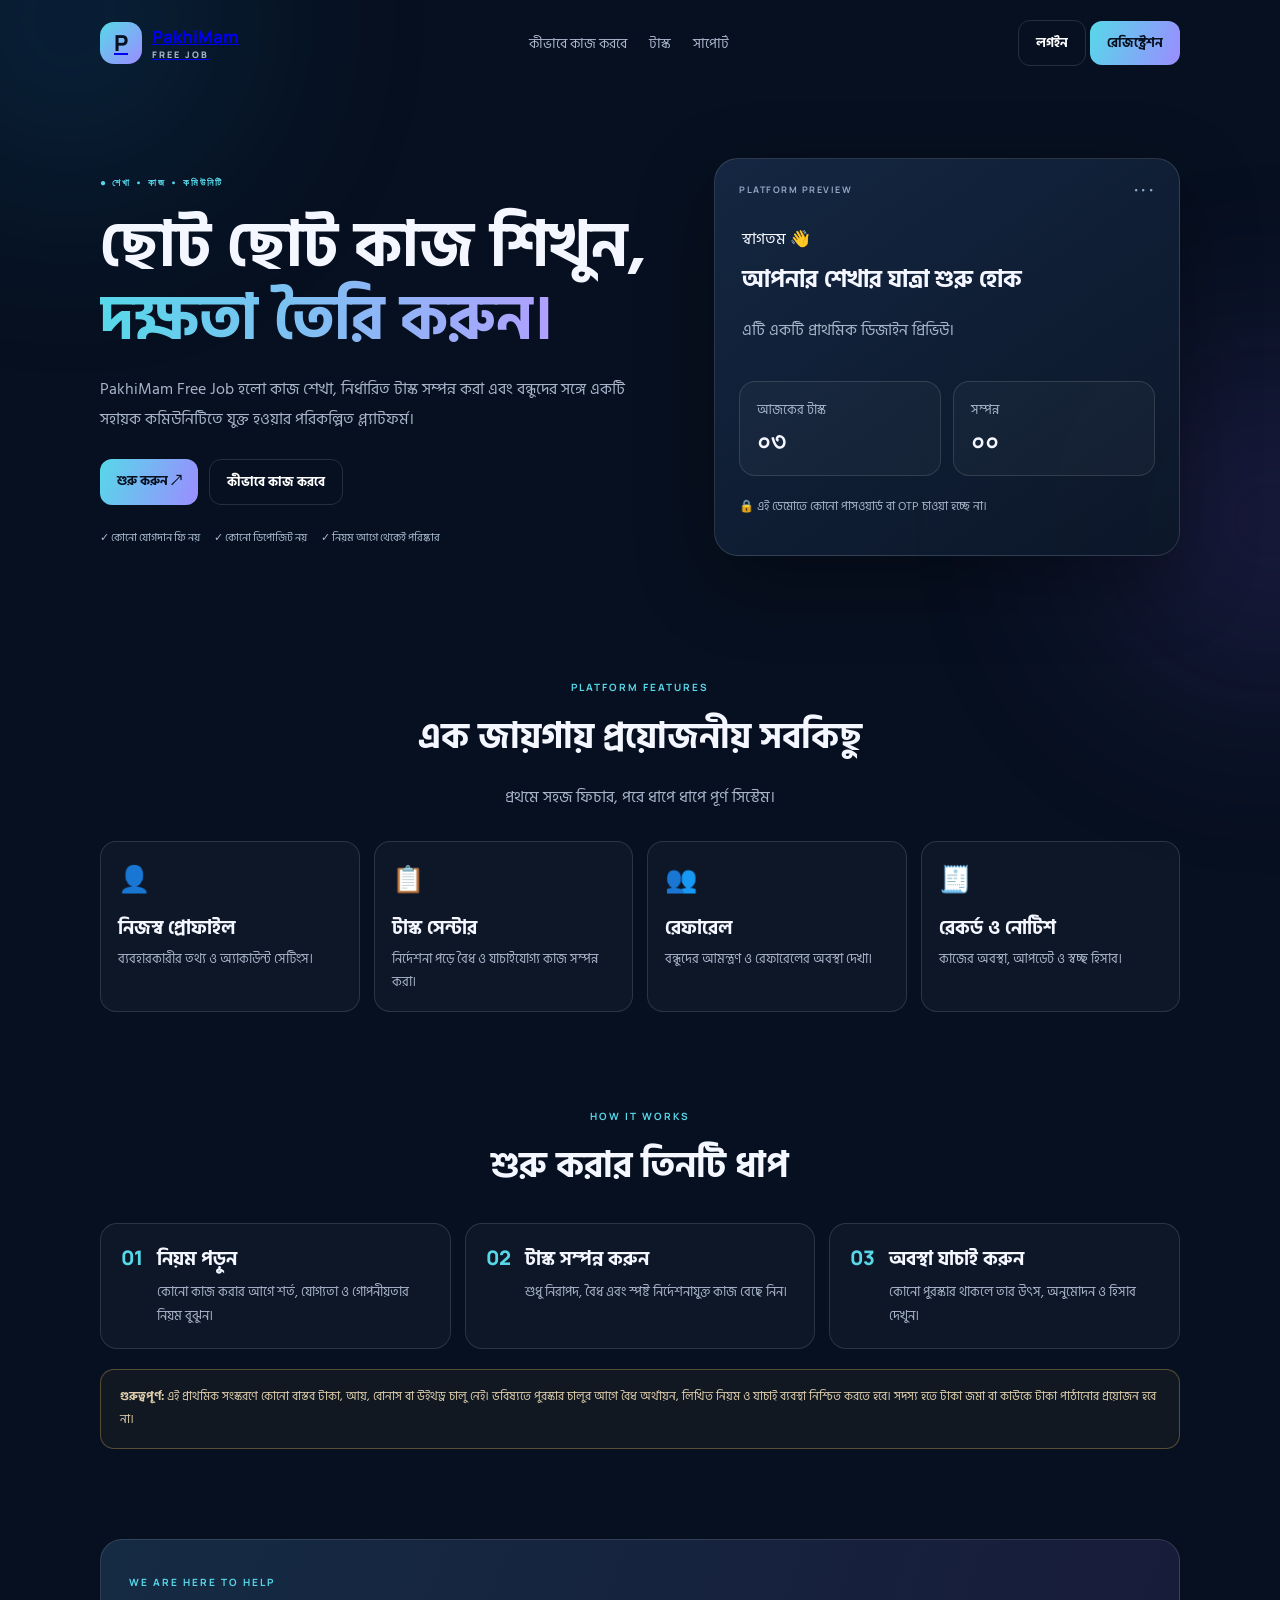
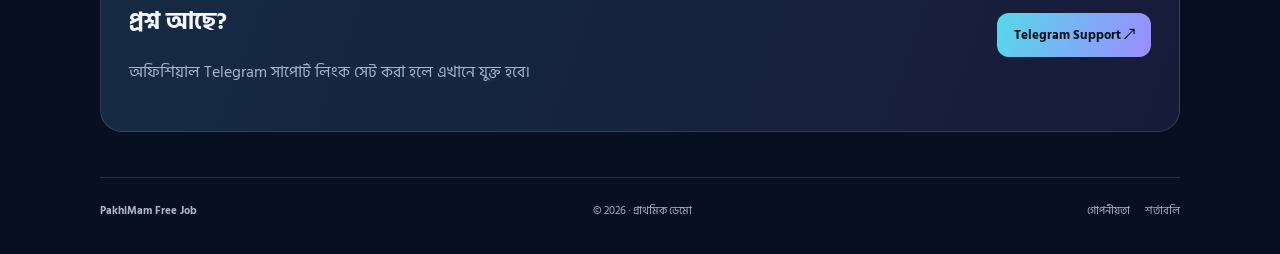
==== index.html @ a49c3b63 "Rename PakhiMam-index.html to index.html" ====
<!doctype html>
<html lang="bn">
<head>
<meta charset="utf-8">
<meta name="viewport" content="width=device-width,initial-scale=1">
<meta name="theme-color" content="#081225">
<title>PakhiMam Free Job</title>
<style>
@import url('https://fonts.googleapis.com/css2?family=Hind+Siliguri:wght@400;500;600;700&family=Manrope:wght@500;700;800&display=swap');
:root{--bg:#071020;--panel:#12213a;--line:#ffffff20;--text:#f4f7ff;--muted:#a7b4ca;--cyan:#57d8e9;--purple:#9b8cff}
*{box-sizing:border-box}html{scroll-behavior:smooth}body{margin:0;background:var(--bg);color:var(--text);font-family:'Hind Siliguri',sans-serif;overflow-x:hidden}
body:before,body:after{content:"";position:fixed;width:340px;height:340px;border-radius:50%;filter:blur(110px);opacity:.18;z-index:-1;pointer-events:none}body:before{background:#167fba;top:-150px;left:-100px}body:after{background:#7654d8;right:-160px;top:350px}
.wrap{width:min(1080px,calc(100% - 32px));margin:auto}.top{display:flex;justify-content:space-between;align-items:center;padding:20px 0;gap:14px}.brand{display:flex;align-items:center;gap:10px;font:800 17px Manrope,sans-serif}.mark{display:grid;place-items:center;width:42px;height:42px;border-radius:14px;background:linear-gradient(135deg,var(--cyan),var(--purple));color:#071020;font-size:22px}.brand small{display:block;color:var(--muted);font-size:9px;letter-spacing:2px}.nav{display:flex;gap:22px;color:var(--muted);font-size:14px}.nav a,.foot a{color:inherit;text-decoration:none}.btn{display:inline-block;text-decoration:none;padding:11px 17px;border-radius:12px;font-weight:700;font-size:13px}.primary{background:linear-gradient(110deg,var(--cyan),var(--purple));color:#071020}.outline{border:1px solid var(--line);color:white}.hero{display:grid;grid-template-columns:1.1fr .9fr;gap:45px;align-items:center;padding:72px 0}.eyebrow{font:700 10px Manrope,sans-serif;letter-spacing:2px;color:var(--cyan)}h1{font-size:clamp(38px,5.5vw,62px);line-height:1.18;margin:17px 0}h1 em{font-style:normal;background:linear-gradient(90deg,var(--cyan),#b0a0ff);-webkit-background-clip:text;color:transparent}.lead,.muted{color:var(--muted);line-height:1.9}.cta{display:flex;gap:11px;flex-wrap:wrap;margin-top:24px}.ticks{display:flex;gap:14px;flex-wrap:wrap;color:#a9bad0;font-size:11px;margin-top:24px}.preview{border:1px solid var(--line);border-radius:24px;padding:24px;background:linear-gradient(145deg,#162944e8,#0c1729e8);box-shadow:0 25px 80px #0005}.tag{font:700 9px Manrope,sans-serif;letter-spacing:1.5px;color:#91a8c6}.welcome{padding:30px 3px 20px}.welcome h2{font-size:24px;margin:8px 0}.stats{display:grid;grid-template-columns:1fr 1fr;gap:12px}.stats div,.card{border:1px solid var(--line);background:#ffffff08;border-radius:16px;padding:17px}.stats small{display:block;color:var(--muted)}.stats b{font:800 27px Manrope,sans-serif}.section{padding:45px 0}.heading{text-align:center;margin-bottom:28px}.heading h2{font-size:clamp(26px,4vw,36px);margin:9px 0}.grid{display:grid;grid-template-columns:repeat(4,1fr);gap:14px}.card{transition:.2s}.card:hover{transform:translateY(-5px);border-color:#57d8e966}.ico{font-size:26px}.card h3{margin:12px 0 5px}.card p,.step p{font-size:13px;color:var(--muted);line-height:1.8;margin:0}.steps{display:grid;grid-template-columns:repeat(3,1fr);gap:14px}.step{display:flex;gap:14px;padding:20px;border:1px solid var(--line);border-radius:17px;background:#ffffff08}.num{font:800 20px Manrope,sans-serif;color:var(--cyan)}.step h3{margin:0 0 7px}.notice{margin-top:20px;padding:16px 19px;border:1px solid #e5b85b55;background:#e5b85b0c;color:#e0d0ae;border-radius:14px;font-size:12px;line-height:1.9}.support{display:flex;align-items:center;justify-content:space-between;gap:20px;margin:45px auto;padding:28px;border:1px solid var(--line);border-radius:22px;background:linear-gradient(110deg,#152b43,#171b39)}.support h2{margin:8px 0}.foot{border-top:1px solid var(--line);padding:24px 0 34px;display:flex;justify-content:space-between;align-items:center;gap:15px;color:var(--muted);font-size:11px}.foot div{display:flex;gap:15px}
@media(max-width:760px){.nav{display:none}.hero{grid-template-columns:1fr;padding:45px 0;gap:28px}.grid{grid-template-columns:repeat(2,1fr)}.steps{grid-template-columns:1fr}.support{align-items:flex-start;flex-direction:column}}
@media(max-width:450px){.top{padding:14px 0}.brand{font-size:14px}.mark{width:37px;height:37px}.btn{padding:9px 11px;font-size:12px}h1{font-size:38px}.grid{gap:9px}.card{padding:15px 12px}.ticks{flex-direction:column;gap:7px}.foot{flex-direction:column;align-items:flex-start}}
</style>
</head>
<body>
<header class="top wrap">
<a class="brand" href="#"><span class="mark">P</span><span>PakhiMam<small>FREE JOB</small></span></a>
<nav class="nav"><a href="#how">কীভাবে কাজ করবে</a><a href="#tasks">টাস্ক</a><a href="#support">সাপোর্ট</a></nav>
<div><a class="btn outline" href="#login">লগইন</a> <a class="btn primary" href="#register">রেজিস্ট্রেশন</a></div>
</header>
<main>
<section class="hero wrap">
<div><span class="eyebrow">● শেখা • কাজ • কমিউনিটি</span><h1>ছোট ছোট কাজ শিখুন,<br><em>দক্ষতা তৈরি করুন।</em></h1><p class="lead">PakhiMam Free Job হলো কাজ শেখা, নির্ধারিত টাস্ক সম্পন্ন করা এবং বন্ধুদের সঙ্গে একটি সহায়ক কমিউনিটিতে যুক্ত হওয়ার পরিকল্পিত প্ল্যাটফর্ম।</p><div class="cta"><a class="btn primary" href="#register">শুরু করুন ↗</a><a class="btn outline" href="#how">কীভাবে কাজ করবে</a></div><div class="ticks"><span>✓ কোনো যোগদান ফি নয়</span><span>✓ কোনো ডিপোজিট নয়</span><span>✓ নিয়ম আগে থেকেই পরিষ্কার</span></div></div>
<div class="preview"><div class="tag">PLATFORM PREVIEW <span style="float:right">•••</span></div><div class="welcome">স্বাগতম 👋<h2>আপনার শেখার যাত্রা শুরু হোক</h2><p class="muted">এটি একটি প্রাথমিক ডিজাইন প্রিভিউ।</p></div><div class="stats"><div><small>আজকের টাস্ক</small><b>০৩</b></div><div><small>সম্পন্ন</small><b>০০</b></div></div><p class="muted" style="font-size:12px;margin-top:20px">🔒 এই ডেমোতে কোনো পাসওয়ার্ড বা OTP চাওয়া হচ্ছে না।</p></div>
</section>
<section class="section wrap" id="how"><div class="heading"><span class="eyebrow">PLATFORM FEATURES</span><h2>এক জায়গায় প্রয়োজনীয় সবকিছু</h2><p class="muted">প্রথমে সহজ ফিচার, পরে ধাপে ধাপে পূর্ণ সিস্টেম।</p></div><div class="grid">
<article class="card"><div class="ico">👤</div><h3>নিজস্ব প্রোফাইল</h3><p>ব্যবহারকারীর তথ্য ও অ্যাকাউন্ট সেটিংস।</p></article>
<article class="card"><div class="ico">📋</div><h3>টাস্ক সেন্টার</h3><p>নির্দেশনা পড়ে বৈধ ও যাচাইযোগ্য কাজ সম্পন্ন করা।</p></article>
<article class="card"><div class="ico">👥</div><h3>রেফারেল</h3><p>বন্ধুদের আমন্ত্রণ ও রেফারেলের অবস্থা দেখা।</p></article>
<article class="card"><div class="ico">🧾</div><h3>রেকর্ড ও নোটিশ</h3><p>কাজের অবস্থা, আপডেট ও স্বচ্ছ হিসাব।</p></article>
</div></section>
<section class="section wrap" id="tasks"><div class="heading"><span class="eyebrow">HOW IT WORKS</span><h2>শুরু করার তিনটি ধাপ</h2></div><div class="steps">
<div class="step"><span class="num">01</span><div><h3>নিয়ম পড়ুন</h3><p>কোনো কাজ করার আগে শর্ত, যোগ্যতা ও গোপনীয়তার নিয়ম বুঝুন।</p></div></div>
<div class="step"><span class="num">02</span><div><h3>টাস্ক সম্পন্ন করুন</h3><p>শুধু নিরাপদ, বৈধ এবং স্পষ্ট নির্দেশনাযুক্ত কাজ বেছে নিন।</p></div></div>
<div class="step"><span class="num">03</span><div><h3>অবস্থা যাচাই করুন</h3><p>কোনো পুরস্কার থাকলে তার উৎস, অনুমোদন ও হিসাব দেখুন।</p></div></div>
</div><div class="notice"><b>গুরুত্বপূর্ণ:</b> এই প্রাথমিক সংস্করণে কোনো বাস্তব টাকা, আয়, বোনাস বা উইথড্র চালু নেই। ভবিষ্যতে পুরস্কার চালুর আগে বৈধ অর্থায়ন, লিখিত নিয়ম ও যাচাই ব্যবস্থা নিশ্চিত করতে হবে। সদস্য হতে টাকা জমা বা কাউকে টাকা পাঠানোর প্রয়োজন হবে না।</div></section>
<section class="support wrap" id="support"><div><span class="eyebrow">WE ARE HERE TO HELP</span><h2>প্রশ্ন আছে?</h2><p class="muted">অফিশিয়াল Telegram সাপোর্ট লিংক সেট করা হলে এখানে যুক্ত হবে।</p></div><a class="btn primary" href="#support">Telegram Support ↗</a></section>
</main>
<footer class="foot wrap"><strong>PakhiMam Free Job</strong><span>© <span id="year"></span> · প্রাথমিক ডেমো</span><div><a href="#privacy">গোপনীয়তা</a><a href="#terms">শর্তাবলি</a></div></footer>
<script>document.getElementById('year').textContent=new Date().getFullYear();</script>
</body>
</html>
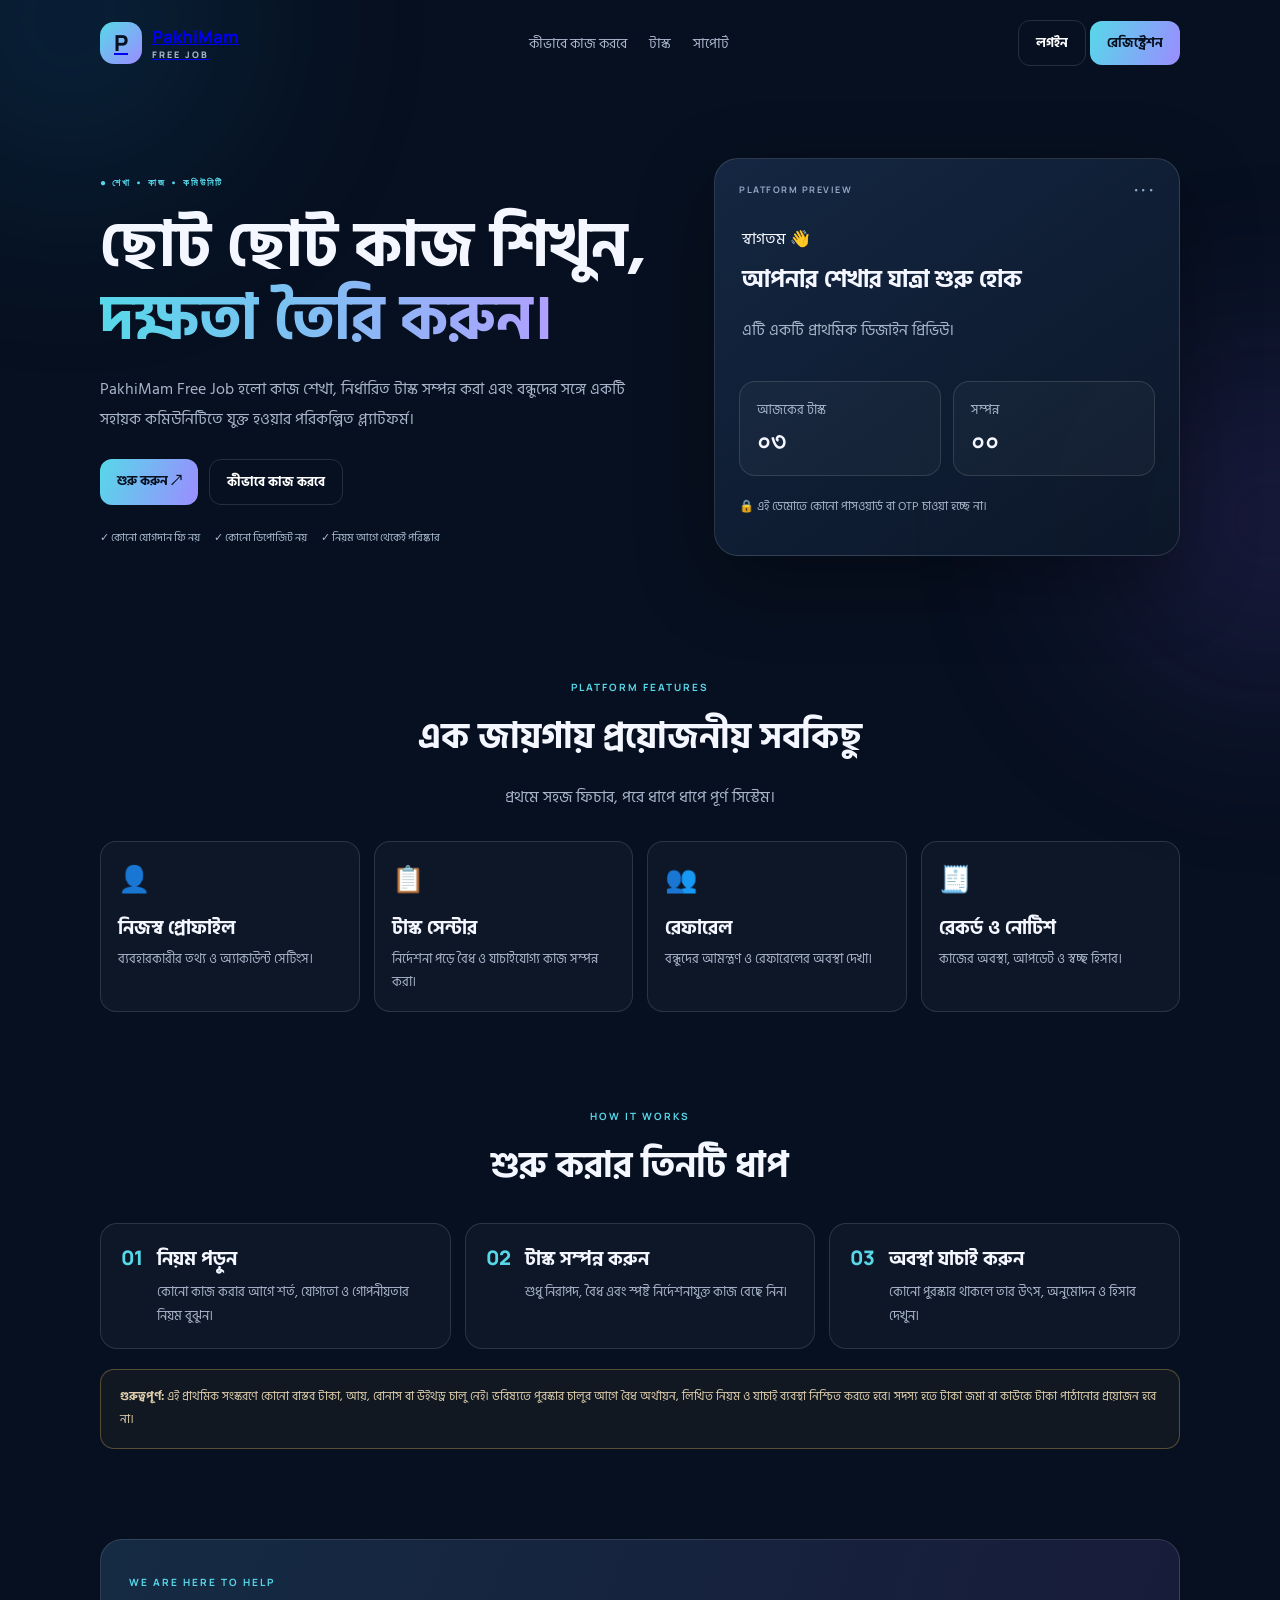
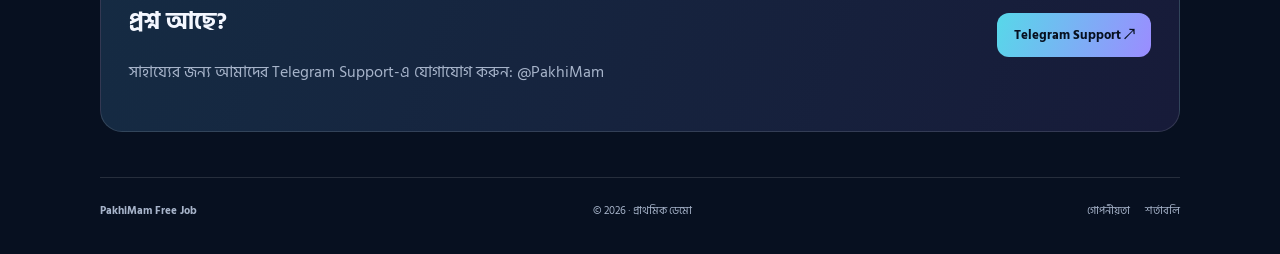
==== commit 2872c7f3: "Add files via upload" ====
--- a/index.html
+++ b/index.html
@@ -19,11 +19,11 @@
 <header class="top wrap">
 <a class="brand" href="#"><span class="mark">P</span><span>PakhiMam<small>FREE JOB</small></span></a>
 <nav class="nav"><a href="#how">কীভাবে কাজ করবে</a><a href="#tasks">টাস্ক</a><a href="#support">সাপোর্ট</a></nav>
-<div><a class="btn outline" href="#login">লগইন</a> <a class="btn primary" href="#register">রেজিস্ট্রেশন</a></div>
+<div><a class="btn outline" href="login.html">লগইন</a> <a class="btn primary" href="register.html">রেজিস্ট্রেশন</a></div>
 </header>
 <main>
 <section class="hero wrap">
-<div><span class="eyebrow">● শেখা • কাজ • কমিউনিটি</span><h1>ছোট ছোট কাজ শিখুন,<br><em>দক্ষতা তৈরি করুন।</em></h1><p class="lead">PakhiMam Free Job হলো কাজ শেখা, নির্ধারিত টাস্ক সম্পন্ন করা এবং বন্ধুদের সঙ্গে একটি সহায়ক কমিউনিটিতে যুক্ত হওয়ার পরিকল্পিত প্ল্যাটফর্ম।</p><div class="cta"><a class="btn primary" href="#register">শুরু করুন ↗</a><a class="btn outline" href="#how">কীভাবে কাজ করবে</a></div><div class="ticks"><span>✓ কোনো যোগদান ফি নয়</span><span>✓ কোনো ডিপোজিট নয়</span><span>✓ নিয়ম আগে থেকেই পরিষ্কার</span></div></div>
+<div><span class="eyebrow">● শেখা • কাজ • কমিউনিটি</span><h1>ছোট ছোট কাজ শিখুন,<br><em>দক্ষতা তৈরি করুন।</em></h1><p class="lead">PakhiMam Free Job হলো কাজ শেখা, নির্ধারিত টাস্ক সম্পন্ন করা এবং বন্ধুদের সঙ্গে একটি সহায়ক কমিউনিটিতে যুক্ত হওয়ার পরিকল্পিত প্ল্যাটফর্ম।</p><div class="cta"><a class="btn primary" href="register.html">শুরু করুন ↗</a><a class="btn outline" href="#how">কীভাবে কাজ করবে</a></div><div class="ticks"><span>✓ কোনো যোগদান ফি নয়</span><span>✓ কোনো ডিপোজিট নয়</span><span>✓ নিয়ম আগে থেকেই পরিষ্কার</span></div></div>
 <div class="preview"><div class="tag">PLATFORM PREVIEW <span style="float:right">•••</span></div><div class="welcome">স্বাগতম 👋<h2>আপনার শেখার যাত্রা শুরু হোক</h2><p class="muted">এটি একটি প্রাথমিক ডিজাইন প্রিভিউ।</p></div><div class="stats"><div><small>আজকের টাস্ক</small><b>০৩</b></div><div><small>সম্পন্ন</small><b>০০</b></div></div><p class="muted" style="font-size:12px;margin-top:20px">🔒 এই ডেমোতে কোনো পাসওয়ার্ড বা OTP চাওয়া হচ্ছে না।</p></div>
 </section>
 <section class="section wrap" id="how"><div class="heading"><span class="eyebrow">PLATFORM FEATURES</span><h2>এক জায়গায় প্রয়োজনীয় সবকিছু</h2><p class="muted">প্রথমে সহজ ফিচার, পরে ধাপে ধাপে পূর্ণ সিস্টেম।</p></div><div class="grid">
@@ -37,9 +37,9 @@
 <div class="step"><span class="num">02</span><div><h3>টাস্ক সম্পন্ন করুন</h3><p>শুধু নিরাপদ, বৈধ এবং স্পষ্ট নির্দেশনাযুক্ত কাজ বেছে নিন।</p></div></div>
 <div class="step"><span class="num">03</span><div><h3>অবস্থা যাচাই করুন</h3><p>কোনো পুরস্কার থাকলে তার উৎস, অনুমোদন ও হিসাব দেখুন।</p></div></div>
 </div><div class="notice"><b>গুরুত্বপূর্ণ:</b> এই প্রাথমিক সংস্করণে কোনো বাস্তব টাকা, আয়, বোনাস বা উইথড্র চালু নেই। ভবিষ্যতে পুরস্কার চালুর আগে বৈধ অর্থায়ন, লিখিত নিয়ম ও যাচাই ব্যবস্থা নিশ্চিত করতে হবে। সদস্য হতে টাকা জমা বা কাউকে টাকা পাঠানোর প্রয়োজন হবে না।</div></section>
-<section class="support wrap" id="support"><div><span class="eyebrow">WE ARE HERE TO HELP</span><h2>প্রশ্ন আছে?</h2><p class="muted">অফিশিয়াল Telegram সাপোর্ট লিংক সেট করা হলে এখানে যুক্ত হবে।</p></div><a class="btn primary" href="#support">Telegram Support ↗</a></section>
+<section class="support wrap" id="support"><div><span class="eyebrow">WE ARE HERE TO HELP</span><h2>প্রশ্ন আছে?</h2><p class="muted">সাহায্যের জন্য আমাদের Telegram Support-এ যোগাযোগ করুন: @PakhiMam</p></div><a class="btn primary" href="https://t.me/PakhiMam" target="_blank" rel="noopener noreferrer">Telegram Support ↗</a></section>
 </main>
 <footer class="foot wrap"><strong>PakhiMam Free Job</strong><span>© <span id="year"></span> · প্রাথমিক ডেমো</span><div><a href="#privacy">গোপনীয়তা</a><a href="#terms">শর্তাবলি</a></div></footer>
 <script>document.getElementById('year').textContent=new Date().getFullYear();</script>
 </body>
-</html>
+</html>
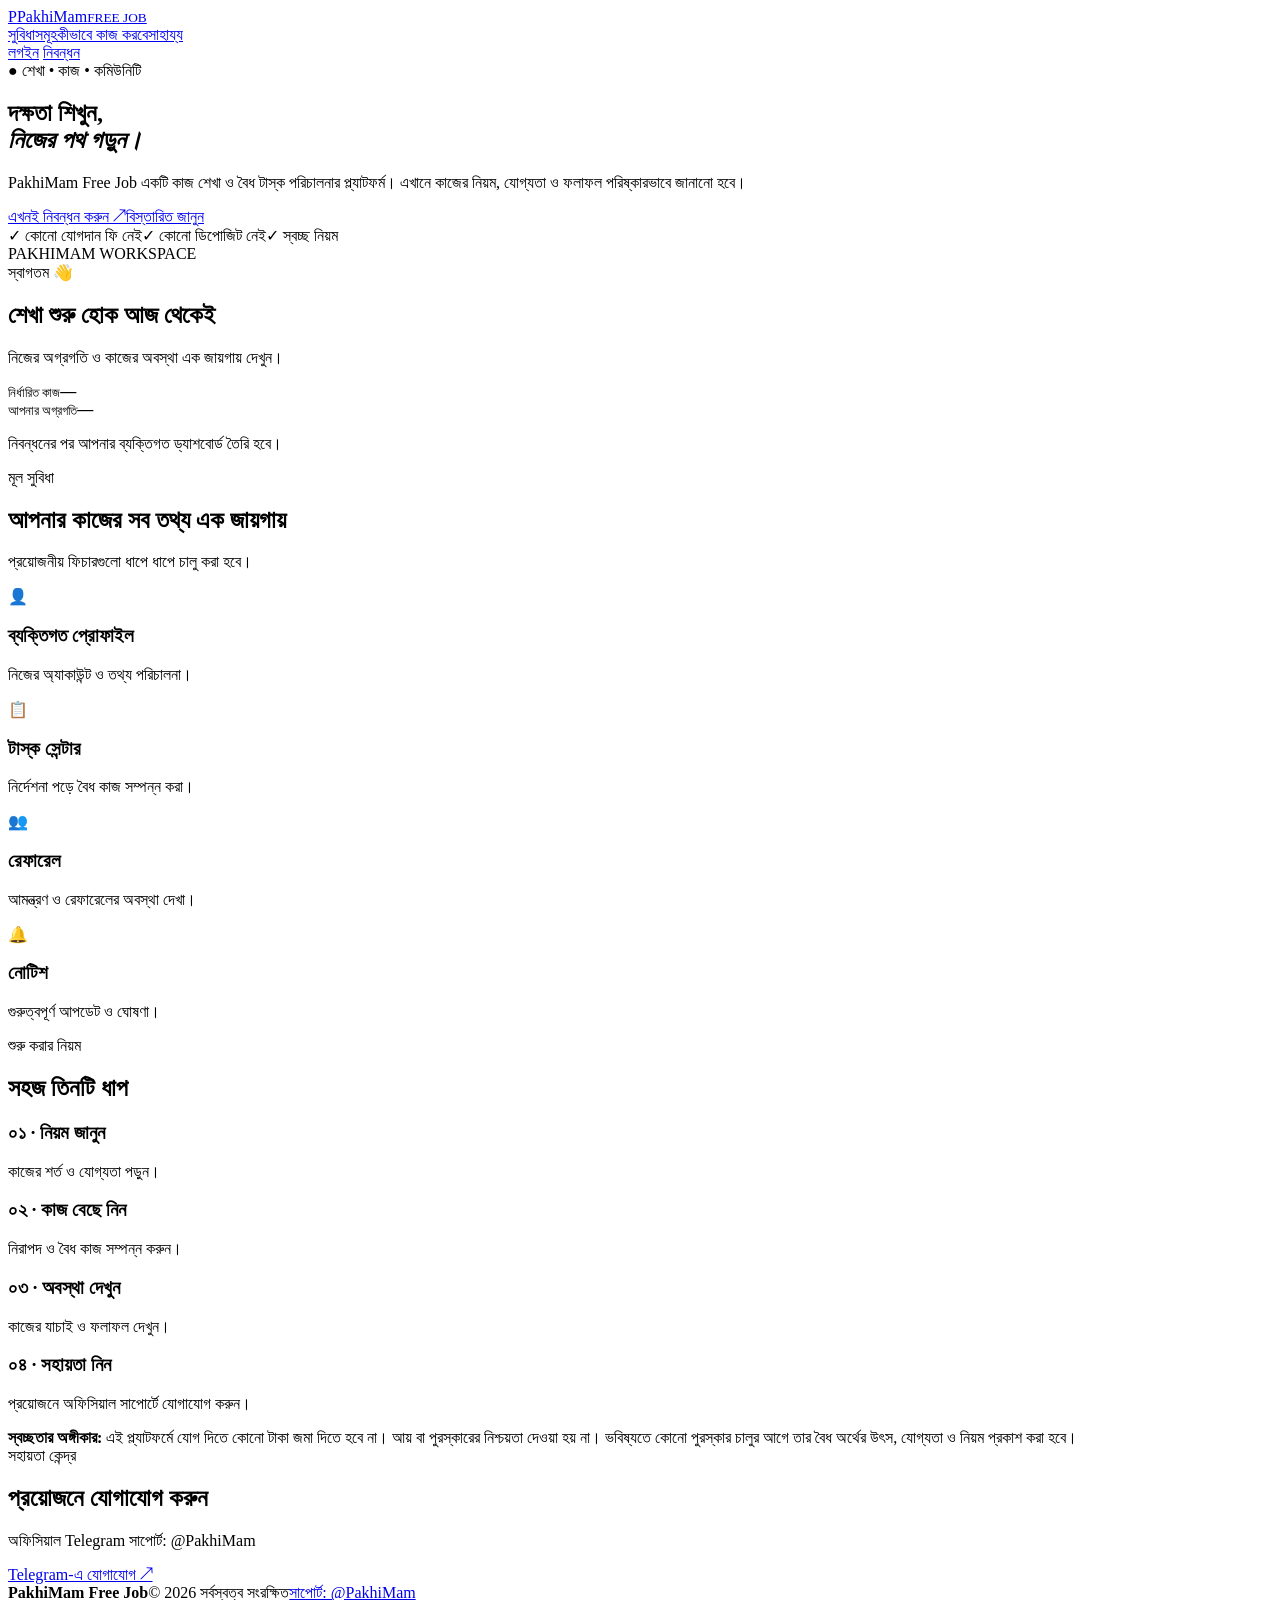
==== commit 8f2449eb: "Add files via upload" ====
--- a/index.html
+++ b/index.html
@@ -1,45 +1,9 @@
 <!doctype html>
-<html lang="bn">
-<head>
-<meta charset="utf-8">
-<meta name="viewport" content="width=device-width,initial-scale=1">
-<meta name="theme-color" content="#081225">
-<title>PakhiMam Free Job</title>
-<style>
-@import url('https://fonts.googleapis.com/css2?family=Hind+Siliguri:wght@400;500;600;700&family=Manrope:wght@500;700;800&display=swap');
-:root{--bg:#071020;--panel:#12213a;--line:#ffffff20;--text:#f4f7ff;--muted:#a7b4ca;--cyan:#57d8e9;--purple:#9b8cff}
-*{box-sizing:border-box}html{scroll-behavior:smooth}body{margin:0;background:var(--bg);color:var(--text);font-family:'Hind Siliguri',sans-serif;overflow-x:hidden}
-body:before,body:after{content:"";position:fixed;width:340px;height:340px;border-radius:50%;filter:blur(110px);opacity:.18;z-index:-1;pointer-events:none}body:before{background:#167fba;top:-150px;left:-100px}body:after{background:#7654d8;right:-160px;top:350px}
-.wrap{width:min(1080px,calc(100% - 32px));margin:auto}.top{display:flex;justify-content:space-between;align-items:center;padding:20px 0;gap:14px}.brand{display:flex;align-items:center;gap:10px;font:800 17px Manrope,sans-serif}.mark{display:grid;place-items:center;width:42px;height:42px;border-radius:14px;background:linear-gradient(135deg,var(--cyan),var(--purple));color:#071020;font-size:22px}.brand small{display:block;color:var(--muted);font-size:9px;letter-spacing:2px}.nav{display:flex;gap:22px;color:var(--muted);font-size:14px}.nav a,.foot a{color:inherit;text-decoration:none}.btn{display:inline-block;text-decoration:none;padding:11px 17px;border-radius:12px;font-weight:700;font-size:13px}.primary{background:linear-gradient(110deg,var(--cyan),var(--purple));color:#071020}.outline{border:1px solid var(--line);color:white}.hero{display:grid;grid-template-columns:1.1fr .9fr;gap:45px;align-items:center;padding:72px 0}.eyebrow{font:700 10px Manrope,sans-serif;letter-spacing:2px;color:var(--cyan)}h1{font-size:clamp(38px,5.5vw,62px);line-height:1.18;margin:17px 0}h1 em{font-style:normal;background:linear-gradient(90deg,var(--cyan),#b0a0ff);-webkit-background-clip:text;color:transparent}.lead,.muted{color:var(--muted);line-height:1.9}.cta{display:flex;gap:11px;flex-wrap:wrap;margin-top:24px}.ticks{display:flex;gap:14px;flex-wrap:wrap;color:#a9bad0;font-size:11px;margin-top:24px}.preview{border:1px solid var(--line);border-radius:24px;padding:24px;background:linear-gradient(145deg,#162944e8,#0c1729e8);box-shadow:0 25px 80px #0005}.tag{font:700 9px Manrope,sans-serif;letter-spacing:1.5px;color:#91a8c6}.welcome{padding:30px 3px 20px}.welcome h2{font-size:24px;margin:8px 0}.stats{display:grid;grid-template-columns:1fr 1fr;gap:12px}.stats div,.card{border:1px solid var(--line);background:#ffffff08;border-radius:16px;padding:17px}.stats small{display:block;color:var(--muted)}.stats b{font:800 27px Manrope,sans-serif}.section{padding:45px 0}.heading{text-align:center;margin-bottom:28px}.heading h2{font-size:clamp(26px,4vw,36px);margin:9px 0}.grid{display:grid;grid-template-columns:repeat(4,1fr);gap:14px}.card{transition:.2s}.card:hover{transform:translateY(-5px);border-color:#57d8e966}.ico{font-size:26px}.card h3{margin:12px 0 5px}.card p,.step p{font-size:13px;color:var(--muted);line-height:1.8;margin:0}.steps{display:grid;grid-template-columns:repeat(3,1fr);gap:14px}.step{display:flex;gap:14px;padding:20px;border:1px solid var(--line);border-radius:17px;background:#ffffff08}.num{font:800 20px Manrope,sans-serif;color:var(--cyan)}.step h3{margin:0 0 7px}.notice{margin-top:20px;padding:16px 19px;border:1px solid #e5b85b55;background:#e5b85b0c;color:#e0d0ae;border-radius:14px;font-size:12px;line-height:1.9}.support{display:flex;align-items:center;justify-content:space-between;gap:20px;margin:45px auto;padding:28px;border:1px solid var(--line);border-radius:22px;background:linear-gradient(110deg,#152b43,#171b39)}.support h2{margin:8px 0}.foot{border-top:1px solid var(--line);padding:24px 0 34px;display:flex;justify-content:space-between;align-items:center;gap:15px;color:var(--muted);font-size:11px}.foot div{display:flex;gap:15px}
-@media(max-width:760px){.nav{display:none}.hero{grid-template-columns:1fr;padding:45px 0;gap:28px}.grid{grid-template-columns:repeat(2,1fr)}.steps{grid-template-columns:1fr}.support{align-items:flex-start;flex-direction:column}}
-@media(max-width:450px){.top{padding:14px 0}.brand{font-size:14px}.mark{width:37px;height:37px}.btn{padding:9px 11px;font-size:12px}h1{font-size:38px}.grid{gap:9px}.card{padding:15px 12px}.ticks{flex-direction:column;gap:7px}.foot{flex-direction:column;align-items:flex-start}}
-</style>
-</head>
+<html lang="bn"><head><meta charset="utf-8"><meta name="viewport" content="width=device-width,initial-scale=1"><meta name="theme-color" content="#081225"><title>PakhiMam Free Job</title><link rel="stylesheet" href="css/style.css"></head>
 <body>
-<header class="top wrap">
-<a class="brand" href="#"><span class="mark">P</span><span>PakhiMam<small>FREE JOB</small></span></a>
-<nav class="nav"><a href="#how">কীভাবে কাজ করবে</a><a href="#tasks">টাস্ক</a><a href="#support">সাপোর্ট</a></nav>
-<div><a class="btn outline" href="login.html">লগইন</a> <a class="btn primary" href="register.html">রেজিস্ট্রেশন</a></div>
-</header>
-<main>
-<section class="hero wrap">
-<div><span class="eyebrow">● শেখা • কাজ • কমিউনিটি</span><h1>ছোট ছোট কাজ শিখুন,<br><em>দক্ষতা তৈরি করুন।</em></h1><p class="lead">PakhiMam Free Job হলো কাজ শেখা, নির্ধারিত টাস্ক সম্পন্ন করা এবং বন্ধুদের সঙ্গে একটি সহায়ক কমিউনিটিতে যুক্ত হওয়ার পরিকল্পিত প্ল্যাটফর্ম।</p><div class="cta"><a class="btn primary" href="register.html">শুরু করুন ↗</a><a class="btn outline" href="#how">কীভাবে কাজ করবে</a></div><div class="ticks"><span>✓ কোনো যোগদান ফি নয়</span><span>✓ কোনো ডিপোজিট নয়</span><span>✓ নিয়ম আগে থেকেই পরিষ্কার</span></div></div>
-<div class="preview"><div class="tag">PLATFORM PREVIEW <span style="float:right">•••</span></div><div class="welcome">স্বাগতম 👋<h2>আপনার শেখার যাত্রা শুরু হোক</h2><p class="muted">এটি একটি প্রাথমিক ডিজাইন প্রিভিউ।</p></div><div class="stats"><div><small>আজকের টাস্ক</small><b>০৩</b></div><div><small>সম্পন্ন</small><b>০০</b></div></div><p class="muted" style="font-size:12px;margin-top:20px">🔒 এই ডেমোতে কোনো পাসওয়ার্ড বা OTP চাওয়া হচ্ছে না।</p></div>
-</section>
-<section class="section wrap" id="how"><div class="heading"><span class="eyebrow">PLATFORM FEATURES</span><h2>এক জায়গায় প্রয়োজনীয় সবকিছু</h2><p class="muted">প্রথমে সহজ ফিচার, পরে ধাপে ধাপে পূর্ণ সিস্টেম।</p></div><div class="grid">
-<article class="card"><div class="ico">👤</div><h3>নিজস্ব প্রোফাইল</h3><p>ব্যবহারকারীর তথ্য ও অ্যাকাউন্ট সেটিংস।</p></article>
-<article class="card"><div class="ico">📋</div><h3>টাস্ক সেন্টার</h3><p>নির্দেশনা পড়ে বৈধ ও যাচাইযোগ্য কাজ সম্পন্ন করা।</p></article>
-<article class="card"><div class="ico">👥</div><h3>রেফারেল</h3><p>বন্ধুদের আমন্ত্রণ ও রেফারেলের অবস্থা দেখা।</p></article>
-<article class="card"><div class="ico">🧾</div><h3>রেকর্ড ও নোটিশ</h3><p>কাজের অবস্থা, আপডেট ও স্বচ্ছ হিসাব।</p></article>
-</div></section>
-<section class="section wrap" id="tasks"><div class="heading"><span class="eyebrow">HOW IT WORKS</span><h2>শুরু করার তিনটি ধাপ</h2></div><div class="steps">
-<div class="step"><span class="num">01</span><div><h3>নিয়ম পড়ুন</h3><p>কোনো কাজ করার আগে শর্ত, যোগ্যতা ও গোপনীয়তার নিয়ম বুঝুন।</p></div></div>
-<div class="step"><span class="num">02</span><div><h3>টাস্ক সম্পন্ন করুন</h3><p>শুধু নিরাপদ, বৈধ এবং স্পষ্ট নির্দেশনাযুক্ত কাজ বেছে নিন।</p></div></div>
-<div class="step"><span class="num">03</span><div><h3>অবস্থা যাচাই করুন</h3><p>কোনো পুরস্কার থাকলে তার উৎস, অনুমোদন ও হিসাব দেখুন।</p></div></div>
-</div><div class="notice"><b>গুরুত্বপূর্ণ:</b> এই প্রাথমিক সংস্করণে কোনো বাস্তব টাকা, আয়, বোনাস বা উইথড্র চালু নেই। ভবিষ্যতে পুরস্কার চালুর আগে বৈধ অর্থায়ন, লিখিত নিয়ম ও যাচাই ব্যবস্থা নিশ্চিত করতে হবে। সদস্য হতে টাকা জমা বা কাউকে টাকা পাঠানোর প্রয়োজন হবে না।</div></section>
-<section class="support wrap" id="support"><div><span class="eyebrow">WE ARE HERE TO HELP</span><h2>প্রশ্ন আছে?</h2><p class="muted">সাহায্যের জন্য আমাদের Telegram Support-এ যোগাযোগ করুন: @PakhiMam</p></div><a class="btn primary" href="https://t.me/PakhiMam" target="_blank" rel="noopener noreferrer">Telegram Support ↗</a></section>
-</main>
-<footer class="foot wrap"><strong>PakhiMam Free Job</strong><span>© <span id="year"></span> · প্রাথমিক ডেমো</span><div><a href="#privacy">গোপনীয়তা</a><a href="#terms">শর্তাবলি</a></div></footer>
-<script>document.getElementById('year').textContent=new Date().getFullYear();</script>
-</body>
-</html>+<header class="top wrap"><a class="brand" href="index.html"><span class="mark">P</span><span>PakhiMam<small>FREE JOB</small></span></a><nav class="nav"><a href="#features">সুবিধাসমূহ</a><a href="#how">কীভাবে কাজ করবে</a><a href="#support">সাহায্য</a></nav><div><a class="btn outline" href="login.html">লগইন</a> <a class="btn primary" href="register.html">নিবন্ধন</a></div></header>
+<main><section class="hero wrap"><div><span class="eyebrow">● শেখা • কাজ • কমিউনিটি</span><h1>দক্ষতা শিখুন,<br><em>নিজের পথ গড়ুন।</em></h1><p class="lead">PakhiMam Free Job একটি কাজ শেখা ও বৈধ টাস্ক পরিচালনার প্ল্যাটফর্ম। এখানে কাজের নিয়ম, যোগ্যতা ও ফলাফল পরিষ্কারভাবে জানানো হবে।</p><div class="cta"><a class="btn primary" href="register.html">এখনই নিবন্ধন করুন ↗</a><a class="btn outline" href="#how">বিস্তারিত জানুন</a></div><div class="ticks"><span>✓ কোনো যোগদান ফি নেই</span><span>✓ কোনো ডিপোজিট নেই</span><span>✓ স্বচ্ছ নিয়ম</span></div></div><div class="preview"><span class="tag">PAKHIMAM WORKSPACE</span><div class="welcome">স্বাগতম 👋<h2>শেখা শুরু হোক আজ থেকেই</h2><p class="muted">নিজের অগ্রগতি ও কাজের অবস্থা এক জায়গায় দেখুন।</p></div><div class="stats"><div><small>নির্ধারিত কাজ</small><b>—</b></div><div><small>আপনার অগ্রগতি</small><b>—</b></div></div><p class="hint">নিবন্ধনের পর আপনার ব্যক্তিগত ড্যাশবোর্ড তৈরি হবে।</p></div></section>
+<section class="section wrap" id="features"><div class="heading"><span class="eyebrow">মূল সুবিধা</span><h2>আপনার কাজের সব তথ্য এক জায়গায়</h2><p class="muted">প্রয়োজনীয় ফিচারগুলো ধাপে ধাপে চালু করা হবে।</p></div><div class="grid"><article class="card"><span class="ico">👤</span><h3>ব্যক্তিগত প্রোফাইল</h3><p>নিজের অ্যাকাউন্ট ও তথ্য পরিচালনা।</p></article><article class="card"><span class="ico">📋</span><h3>টাস্ক সেন্টার</h3><p>নির্দেশনা পড়ে বৈধ কাজ সম্পন্ন করা।</p></article><article class="card"><span class="ico">👥</span><h3>রেফারেল</h3><p>আমন্ত্রণ ও রেফারেলের অবস্থা দেখা।</p></article><article class="card"><span class="ico">🔔</span><h3>নোটিশ</h3><p>গুরুত্বপূর্ণ আপডেট ও ঘোষণা।</p></article></div></section>
+<section class="section wrap" id="how"><div class="heading"><span class="eyebrow">শুরু করার নিয়ম</span><h2>সহজ তিনটি ধাপ</h2></div><div class="grid"><article class="card"><h3>০১ · নিয়ম জানুন</h3><p>কাজের শর্ত ও যোগ্যতা পড়ুন।</p></article><article class="card"><h3>০২ · কাজ বেছে নিন</h3><p>নিরাপদ ও বৈধ কাজ সম্পন্ন করুন।</p></article><article class="card"><h3>০৩ · অবস্থা দেখুন</h3><p>কাজের যাচাই ও ফলাফল দেখুন।</p></article><article class="card"><h3>০৪ · সহায়তা নিন</h3><p>প্রয়োজনে অফিসিয়াল সাপোর্টে যোগাযোগ করুন।</p></article></div><div class="notice"><b>স্বচ্ছতার অঙ্গীকার:</b> এই প্ল্যাটফর্মে যোগ দিতে কোনো টাকা জমা দিতে হবে না। আয় বা পুরস্কারের নিশ্চয়তা দেওয়া হয় না। ভবিষ্যতে কোনো পুরস্কার চালুর আগে তার বৈধ অর্থের উৎস, যোগ্যতা ও নিয়ম প্রকাশ করা হবে।</div></section>
+<section class="support wrap" id="support"><div><span class="eyebrow">সহায়তা কেন্দ্র</span><h2>প্রয়োজনে যোগাযোগ করুন</h2><p class="muted">অফিসিয়াল Telegram সাপোর্ট: @PakhiMam</p></div><a class="btn primary" href="https://t.me/PakhiMam" target="_blank" rel="noopener noreferrer">Telegram-এ যোগাযোগ ↗</a></section></main>
+<footer class="foot wrap"><b>PakhiMam Free Job</b><span>© <span id="year"></span> সর্বস্বত্ব সংরক্ষিত</span><a href="https://t.me/PakhiMam" target="_blank" rel="noopener noreferrer">সাপোর্ট: @PakhiMam</a></footer><script>document.getElementById('year').textContent=new Date().getFullYear()</script></body></html>
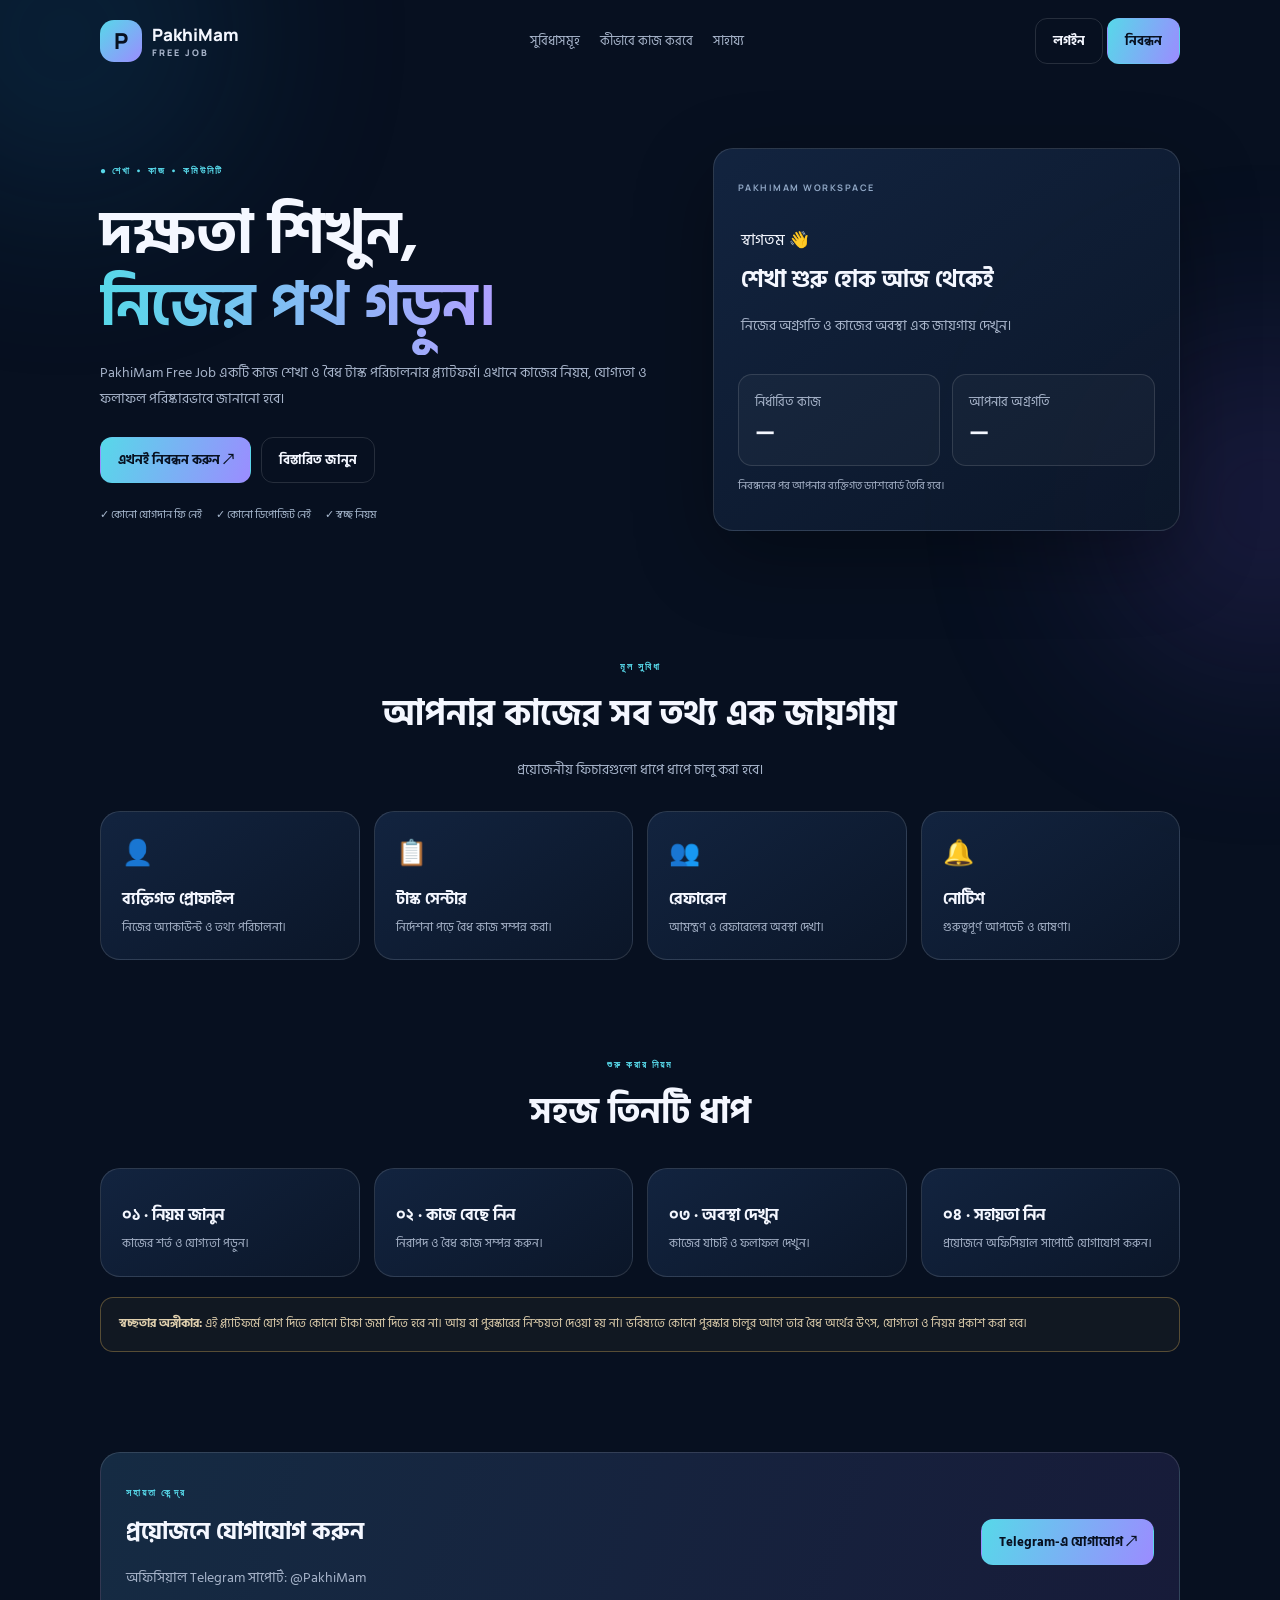
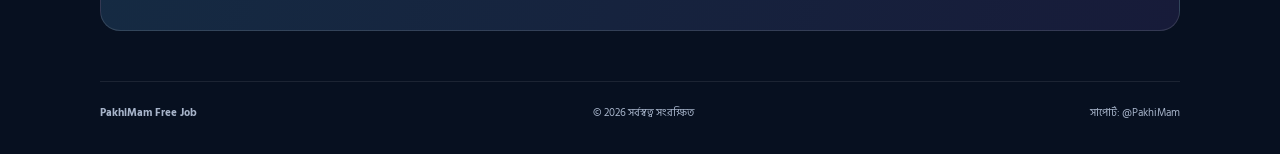
==== commit c901b8bc: "Refactor index.html structure and content" ====
--- a/index.html
+++ b/index.html
@@ -1,9 +1,279 @@
-<!doctype html>
-<html lang="bn"><head><meta charset="utf-8"><meta name="viewport" content="width=device-width,initial-scale=1"><meta name="theme-color" content="#081225"><title>PakhiMam Free Job</title><link rel="stylesheet" href="css/style.css"></head>
+
+<!DOCTYPE html>
+<html lang="bn">
+<head>
+  <meta charset="UTF-8">
+  <meta name="viewport" content="width=device-width, initial-scale=1.0">
+  <meta name="theme-color" content="#081225">
+  <meta name="description" content="PakhiMam Free Job - শেখা, কাজ ও কমিউনিটির একটি প্ল্যাটফর্ম।">
+
+  <title>PakhiMam Free Job</title>
+
+  <!-- CSS file: Repository root -->
+  <link rel="stylesheet" href="./style.css">
+</head>
+
 <body>
-<header class="top wrap"><a class="brand" href="index.html"><span class="mark">P</span><span>PakhiMam<small>FREE JOB</small></span></a><nav class="nav"><a href="#features">সুবিধাসমূহ</a><a href="#how">কীভাবে কাজ করবে</a><a href="#support">সাহায্য</a></nav><div><a class="btn outline" href="login.html">লগইন</a> <a class="btn primary" href="register.html">নিবন্ধন</a></div></header>
-<main><section class="hero wrap"><div><span class="eyebrow">● শেখা • কাজ • কমিউনিটি</span><h1>দক্ষতা শিখুন,<br><em>নিজের পথ গড়ুন।</em></h1><p class="lead">PakhiMam Free Job একটি কাজ শেখা ও বৈধ টাস্ক পরিচালনার প্ল্যাটফর্ম। এখানে কাজের নিয়ম, যোগ্যতা ও ফলাফল পরিষ্কারভাবে জানানো হবে।</p><div class="cta"><a class="btn primary" href="register.html">এখনই নিবন্ধন করুন ↗</a><a class="btn outline" href="#how">বিস্তারিত জানুন</a></div><div class="ticks"><span>✓ কোনো যোগদান ফি নেই</span><span>✓ কোনো ডিপোজিট নেই</span><span>✓ স্বচ্ছ নিয়ম</span></div></div><div class="preview"><span class="tag">PAKHIMAM WORKSPACE</span><div class="welcome">স্বাগতম 👋<h2>শেখা শুরু হোক আজ থেকেই</h2><p class="muted">নিজের অগ্রগতি ও কাজের অবস্থা এক জায়গায় দেখুন।</p></div><div class="stats"><div><small>নির্ধারিত কাজ</small><b>—</b></div><div><small>আপনার অগ্রগতি</small><b>—</b></div></div><p class="hint">নিবন্ধনের পর আপনার ব্যক্তিগত ড্যাশবোর্ড তৈরি হবে।</p></div></section>
-<section class="section wrap" id="features"><div class="heading"><span class="eyebrow">মূল সুবিধা</span><h2>আপনার কাজের সব তথ্য এক জায়গায়</h2><p class="muted">প্রয়োজনীয় ফিচারগুলো ধাপে ধাপে চালু করা হবে।</p></div><div class="grid"><article class="card"><span class="ico">👤</span><h3>ব্যক্তিগত প্রোফাইল</h3><p>নিজের অ্যাকাউন্ট ও তথ্য পরিচালনা।</p></article><article class="card"><span class="ico">📋</span><h3>টাস্ক সেন্টার</h3><p>নির্দেশনা পড়ে বৈধ কাজ সম্পন্ন করা।</p></article><article class="card"><span class="ico">👥</span><h3>রেফারেল</h3><p>আমন্ত্রণ ও রেফারেলের অবস্থা দেখা।</p></article><article class="card"><span class="ico">🔔</span><h3>নোটিশ</h3><p>গুরুত্বপূর্ণ আপডেট ও ঘোষণা।</p></article></div></section>
-<section class="section wrap" id="how"><div class="heading"><span class="eyebrow">শুরু করার নিয়ম</span><h2>সহজ তিনটি ধাপ</h2></div><div class="grid"><article class="card"><h3>০১ · নিয়ম জানুন</h3><p>কাজের শর্ত ও যোগ্যতা পড়ুন।</p></article><article class="card"><h3>০২ · কাজ বেছে নিন</h3><p>নিরাপদ ও বৈধ কাজ সম্পন্ন করুন।</p></article><article class="card"><h3>০৩ · অবস্থা দেখুন</h3><p>কাজের যাচাই ও ফলাফল দেখুন।</p></article><article class="card"><h3>০৪ · সহায়তা নিন</h3><p>প্রয়োজনে অফিসিয়াল সাপোর্টে যোগাযোগ করুন।</p></article></div><div class="notice"><b>স্বচ্ছতার অঙ্গীকার:</b> এই প্ল্যাটফর্মে যোগ দিতে কোনো টাকা জমা দিতে হবে না। আয় বা পুরস্কারের নিশ্চয়তা দেওয়া হয় না। ভবিষ্যতে কোনো পুরস্কার চালুর আগে তার বৈধ অর্থের উৎস, যোগ্যতা ও নিয়ম প্রকাশ করা হবে।</div></section>
-<section class="support wrap" id="support"><div><span class="eyebrow">সহায়তা কেন্দ্র</span><h2>প্রয়োজনে যোগাযোগ করুন</h2><p class="muted">অফিসিয়াল Telegram সাপোর্ট: @PakhiMam</p></div><a class="btn primary" href="https://t.me/PakhiMam" target="_blank" rel="noopener noreferrer">Telegram-এ যোগাযোগ ↗</a></section></main>
-<footer class="foot wrap"><b>PakhiMam Free Job</b><span>© <span id="year"></span> সর্বস্বত্ব সংরক্ষিত</span><a href="https://t.me/PakhiMam" target="_blank" rel="noopener noreferrer">সাপোর্ট: @PakhiMam</a></footer><script>document.getElementById('year').textContent=new Date().getFullYear()</script></body></html>+
+  <!-- Header -->
+  <header class="top wrap">
+
+    <a class="brand" href="index.html">
+      <span class="mark">P</span>
+      <span>
+        PakhiMam
+        <small>FREE JOB</small>
+      </span>
+    </a>
+
+    <nav class="nav">
+      <a href="#features">সুবিধাসমূহ</a>
+      <a href="#how">কীভাবে কাজ করবে</a>
+      <a href="#support">সাহায্য</a>
+    </nav>
+
+    <div>
+      <a class="btn outline" href="login.html">লগইন</a>
+      <a class="btn primary" href="register.html">নিবন্ধন</a>
+    </div>
+
+  </header>
+
+
+  <main>
+
+    <!-- Hero Section -->
+    <section class="hero wrap">
+
+      <div>
+
+        <span class="eyebrow">
+          ● শেখা • কাজ • কমিউনিটি
+        </span>
+
+        <h1>
+          দক্ষতা শিখুন,<br>
+          <em>নিজের পথ গড়ুন।</em>
+        </h1>
+
+        <p class="lead">
+          PakhiMam Free Job একটি কাজ শেখা ও বৈধ টাস্ক
+          পরিচালনার প্ল্যাটফর্ম। এখানে কাজের নিয়ম,
+          যোগ্যতা ও ফলাফল পরিষ্কারভাবে জানানো হবে।
+        </p>
+
+        <div class="cta">
+          <a class="btn primary" href="register.html">
+            এখনই নিবন্ধন করুন ↗
+          </a>
+
+          <a class="btn outline" href="#how">
+            বিস্তারিত জানুন
+          </a>
+        </div>
+
+        <div class="ticks">
+          <span>✓ কোনো যোগদান ফি নেই</span>
+          <span>✓ কোনো ডিপোজিট নেই</span>
+          <span>✓ স্বচ্ছ নিয়ম</span>
+        </div>
+
+      </div>
+
+
+      <!-- Workspace Preview -->
+      <div class="preview">
+
+        <span class="tag">PAKHIMAM WORKSPACE</span>
+
+        <div class="welcome">
+
+          স্বাগতম 👋
+
+          <h2>শেখা শুরু হোক আজ থেকেই</h2>
+
+          <p class="muted">
+            নিজের অগ্রগতি ও কাজের অবস্থা
+            এক জায়গায় দেখুন।
+          </p>
+
+        </div>
+
+        <div class="stats">
+
+          <div>
+            <small>নির্ধারিত কাজ</small>
+            <b>—</b>
+          </div>
+
+          <div>
+            <small>আপনার অগ্রগতি</small>
+            <b>—</b>
+          </div>
+
+        </div>
+
+        <p class="hint">
+          নিবন্ধনের পর আপনার ব্যক্তিগত ড্যাশবোর্ড তৈরি হবে।
+        </p>
+
+      </div>
+
+    </section>
+
+
+    <!-- Features Section -->
+    <section class="section wrap" id="features">
+
+      <div class="heading">
+
+        <span class="eyebrow">মূল সুবিধা</span>
+
+        <h2>আপনার কাজের সব তথ্য এক জায়গায়</h2>
+
+        <p class="muted">
+          প্রয়োজনীয় ফিচারগুলো ধাপে ধাপে চালু করা হবে।
+        </p>
+
+      </div>
+
+
+      <div class="grid">
+
+        <article class="card">
+          <span class="ico">👤</span>
+          <h3>ব্যক্তিগত প্রোফাইল</h3>
+          <p>নিজের অ্যাকাউন্ট ও তথ্য পরিচালনা।</p>
+        </article>
+
+        <article class="card">
+          <span class="ico">📋</span>
+          <h3>টাস্ক সেন্টার</h3>
+          <p>নির্দেশনা পড়ে বৈধ কাজ সম্পন্ন করা।</p>
+        </article>
+
+        <article class="card">
+          <span class="ico">👥</span>
+          <h3>রেফারেল</h3>
+          <p>আমন্ত্রণ ও রেফারেলের অবস্থা দেখা।</p>
+        </article>
+
+        <article class="card">
+          <span class="ico">🔔</span>
+          <h3>নোটিশ</h3>
+          <p>গুরুত্বপূর্ণ আপডেট ও ঘোষণা।</p>
+        </article>
+
+      </div>
+
+    </section>
+
+
+    <!-- How It Works -->
+    <section class="section wrap" id="how">
+
+      <div class="heading">
+
+        <span class="eyebrow">শুরু করার নিয়ম</span>
+
+        <h2>সহজ তিনটি ধাপ</h2>
+
+      </div>
+
+
+      <div class="grid">
+
+        <article class="card">
+          <h3>০১ · নিয়ম জানুন</h3>
+          <p>কাজের শর্ত ও যোগ্যতা পড়ুন।</p>
+        </article>
+
+        <article class="card">
+          <h3>০২ · কাজ বেছে নিন</h3>
+          <p>নিরাপদ ও বৈধ কাজ সম্পন্ন করুন।</p>
+        </article>
+
+        <article class="card">
+          <h3>০৩ · অবস্থা দেখুন</h3>
+          <p>কাজের যাচাই ও ফলাফল দেখুন।</p>
+        </article>
+
+        <article class="card">
+          <h3>০৪ · সহায়তা নিন</h3>
+          <p>প্রয়োজনে অফিসিয়াল সাপোর্টে যোগাযোগ করুন।</p>
+        </article>
+
+      </div>
+
+
+      <div class="notice">
+
+        <b>স্বচ্ছতার অঙ্গীকার:</b>
+
+        এই প্ল্যাটফর্মে যোগ দিতে কোনো টাকা জমা দিতে হবে না।
+        আয় বা পুরস্কারের নিশ্চয়তা দেওয়া হয় না।
+        ভবিষ্যতে কোনো পুরস্কার চালুর আগে তার বৈধ অর্থের উৎস,
+        যোগ্যতা ও নিয়ম প্রকাশ করা হবে।
+
+      </div>
+
+    </section>
+
+
+    <!-- Support -->
+    <section class="support wrap" id="support">
+
+      <div>
+
+        <span class="eyebrow">সহায়তা কেন্দ্র</span>
+
+        <h2>প্রয়োজনে যোগাযোগ করুন</h2>
+
+        <p class="muted">
+          অফিসিয়াল Telegram সাপোর্ট: @PakhiMam
+        </p>
+
+      </div>
+
+      <a
+        class="btn primary"
+        href="https://t.me/PakhiMam"
+        target="_blank"
+        rel="noopener noreferrer"
+      >
+        Telegram-এ যোগাযোগ ↗
+      </a>
+
+    </section>
+
+  </main>
+
+
+  <!-- Footer -->
+  <footer class="foot wrap">
+
+    <b>PakhiMam Free Job</b>
+
+    <span>
+      © <span id="year"></span>
+      সর্বস্বত্ব সংরক্ষিত
+    </span>
+
+    <a
+      href="https://t.me/PakhiMam"
+      target="_blank"
+      rel="noopener noreferrer"
+    >
+      সাপোর্ট: @PakhiMam
+    </a>
+
+  </footer>
+
+
+  <script>
+    document.getElementById("year").textContent =
+      new Date().getFullYear();
+  </script>
+
+</body>
+</html>
--- a/style.css
+++ b/style.css
@@ -0,0 +1,6 @@
+@import url('https://fonts.googleapis.com/css2?family=Hind+Siliguri:wght@400;500;600;700&family=Manrope:wght@500;700;800&display=swap');
+:root{--bg:#071020;--panel:#12213a;--line:#ffffff20;--text:#f4f7ff;--muted:#a7b4ca;--cyan:#57d8e9;--purple:#9b8cff;--green:#68dfb0;--gold:#f0d18c}
+*{box-sizing:border-box}body{margin:0;min-height:100vh;background:var(--bg);color:var(--text);font-family:'Hind Siliguri',sans-serif;overflow-x:hidden}body:before,body:after{content:"";position:fixed;width:330px;height:330px;border-radius:50%;filter:blur(105px);opacity:.18;z-index:-1;pointer-events:none}body:before{background:#167fba;top:-130px;left:-100px}body:after{background:#7654d8;right:-150px;top:340px}a{color:inherit;text-decoration:none}.wrap{width:min(1080px,calc(100% - 32px));margin:auto}.top{display:flex;justify-content:space-between;align-items:center;padding:18px 0;gap:15px}.brand{display:flex;align-items:center;gap:10px;font:800 17px Manrope,sans-serif}.brand small{display:block;color:var(--muted);font-size:9px;letter-spacing:2px}.mark{display:grid;place-items:center;width:42px;height:42px;border-radius:14px;background:linear-gradient(135deg,var(--cyan),var(--purple));color:#071020;font-size:22px}.nav{display:flex;gap:20px;color:var(--muted);font-size:13px}.nav a:hover,.foot a:hover{color:var(--cyan)}.btn{display:inline-flex;align-items:center;justify-content:center;border:1px solid transparent;border-radius:12px;padding:11px 17px;font:700 13px 'Hind Siliguri',sans-serif;cursor:pointer}.primary{background:linear-gradient(110deg,var(--cyan),var(--purple));color:#071020}.outline{border-color:var(--line);color:var(--text)}.hero{display:grid;grid-template-columns:1.1fr .9fr;gap:42px;align-items:center;padding:66px 0 76px}.eyebrow{font:700 10px Manrope,sans-serif;letter-spacing:2px;color:var(--cyan)}h1{font-size:clamp(38px,5.4vw,60px);line-height:1.2;margin:17px 0}h1 em{font-style:normal;background:linear-gradient(90deg,var(--cyan),#b0a0ff);-webkit-background-clip:text;color:transparent}.lead,.muted{color:var(--muted);line-height:1.9;font-size:14px}.cta{display:flex;gap:10px;flex-wrap:wrap;margin-top:24px}.ticks{display:flex;gap:14px;flex-wrap:wrap;color:#a9bad0;font-size:11px;margin-top:23px}.preview,.panel,.card{border:1px solid var(--line);background:linear-gradient(145deg,#142642e8,#0c1729e8);border-radius:20px}.preview{padding:24px;box-shadow:0 25px 80px #0005}.tag{font:700 9px Manrope,sans-serif;letter-spacing:1.5px;color:#91a8c6}.welcome{padding:28px 3px 20px}.welcome h2{font-size:23px;margin:8px 0}.stats{display:grid;grid-template-columns:1fr 1fr;gap:12px}.stats div{padding:16px;border:1px solid var(--line);background:#ffffff08;border-radius:14px}.stats small{display:block;color:var(--muted)}.stats b{font:800 26px Manrope,sans-serif}.section{padding:45px 0}.heading{text-align:center;margin-bottom:27px}.heading h2{font-size:clamp(26px,4vw,35px);margin:8px 0}.grid{display:grid;grid-template-columns:repeat(4,1fr);gap:14px}.card{padding:21px}.card .ico{font-size:25px}.card h3{font-size:16px;margin:12px 0 5px}.card p{font-size:12px;color:var(--muted);line-height:1.8;margin:0}.notice{margin:20px 0;padding:15px 18px;border:1px solid #e5b85b55;background:#e5b85b0c;color:#e0d0ae;border-radius:13px;font-size:12px;line-height:1.9}.support{display:flex;align-items:center;justify-content:space-between;gap:20px;margin:35px auto 50px;padding:25px;border:1px solid var(--line);border-radius:20px;background:linear-gradient(110deg,#152b43,#171b39)}.support h2{margin:8px 0}.foot{display:flex;justify-content:space-between;gap:15px;flex-wrap:wrap;padding:22px 0 32px;border-top:1px solid #ffffff16;color:var(--muted);font-size:11px}
+.auth-shell{width:min(460px,calc(100% - 30px));margin:28px auto}.auth-brand{justify-content:center;margin-bottom:20px}.panel{padding:25px}.panel h1{font-size:29px;margin:8px 0}.field{margin:14px 0}.field label{display:block;font-size:13px;margin-bottom:7px}.field input{width:100%;padding:13px 14px;border:1px solid #ffffff25;border-radius:11px;background:#071020;color:white;font:14px 'Hind Siliguri',sans-serif;outline:none}.field input:focus{border-color:var(--cyan);box-shadow:0 0 0 3px #57d8e91c}.field input::placeholder{color:#7889a2}.hint{color:var(--muted);font-size:11px;line-height:1.7}.full{width:100%}.message{display:none;margin-top:13px;padding:11px;border-radius:10px;background:#57d8e91a;color:#b8f1f5;font-size:12px;line-height:1.7}.below{text-align:center;color:var(--muted);font-size:13px;margin:17px 0}.below a{color:var(--cyan)}.back{text-align:center;color:var(--muted);font-size:12px;margin:17px}.dashboard-head{display:flex;justify-content:space-between;align-items:center;padding:30px 0 18px}.dashboard-head h1{font-size:30px;margin:7px 0}.dash-grid{display:grid;grid-template-columns:repeat(3,1fr);gap:13px}.metric{padding:19px;border:1px solid var(--line);border-radius:17px;background:#ffffff08}.metric small{display:block;color:var(--muted)}.metric strong{display:block;font:800 25px Manrope,sans-serif;margin-top:7px}.two-col{display:grid;grid-template-columns:1.3fr .7fr;gap:14px;margin-top:15px}.panel h2{font-size:19px;margin:7px 0 10px}.list-row{padding:13px 0;border-top:1px solid #ffffff15;display:flex;justify-content:space-between;gap:12px;font-size:12px}.status{color:var(--gold)}.support-link{display:inline-block;margin-top:12px;color:var(--cyan);font-size:13px}
+@media(max-width:760px){.nav{display:none}.hero{grid-template-columns:1fr;padding:43px 0;gap:28px}.grid{grid-template-columns:repeat(2,1fr)}.two-col{grid-template-columns:1fr}.support{align-items:flex-start;flex-direction:column}}
+@media(max-width:460px){.wrap{width:calc(100% - 26px)}.top{padding:13px 0}.brand{font-size:14px}.mark{width:37px;height:37px}.btn{padding:9px 12px;font-size:12px}h1{font-size:38px}.grid{gap:9px}.card{padding:16px 13px}.ticks{flex-direction:column;gap:7px}.panel{padding:19px}.dash-grid{grid-template-columns:1fr}.dashboard-head{align-items:flex-start;gap:12px;flex-direction:column}}
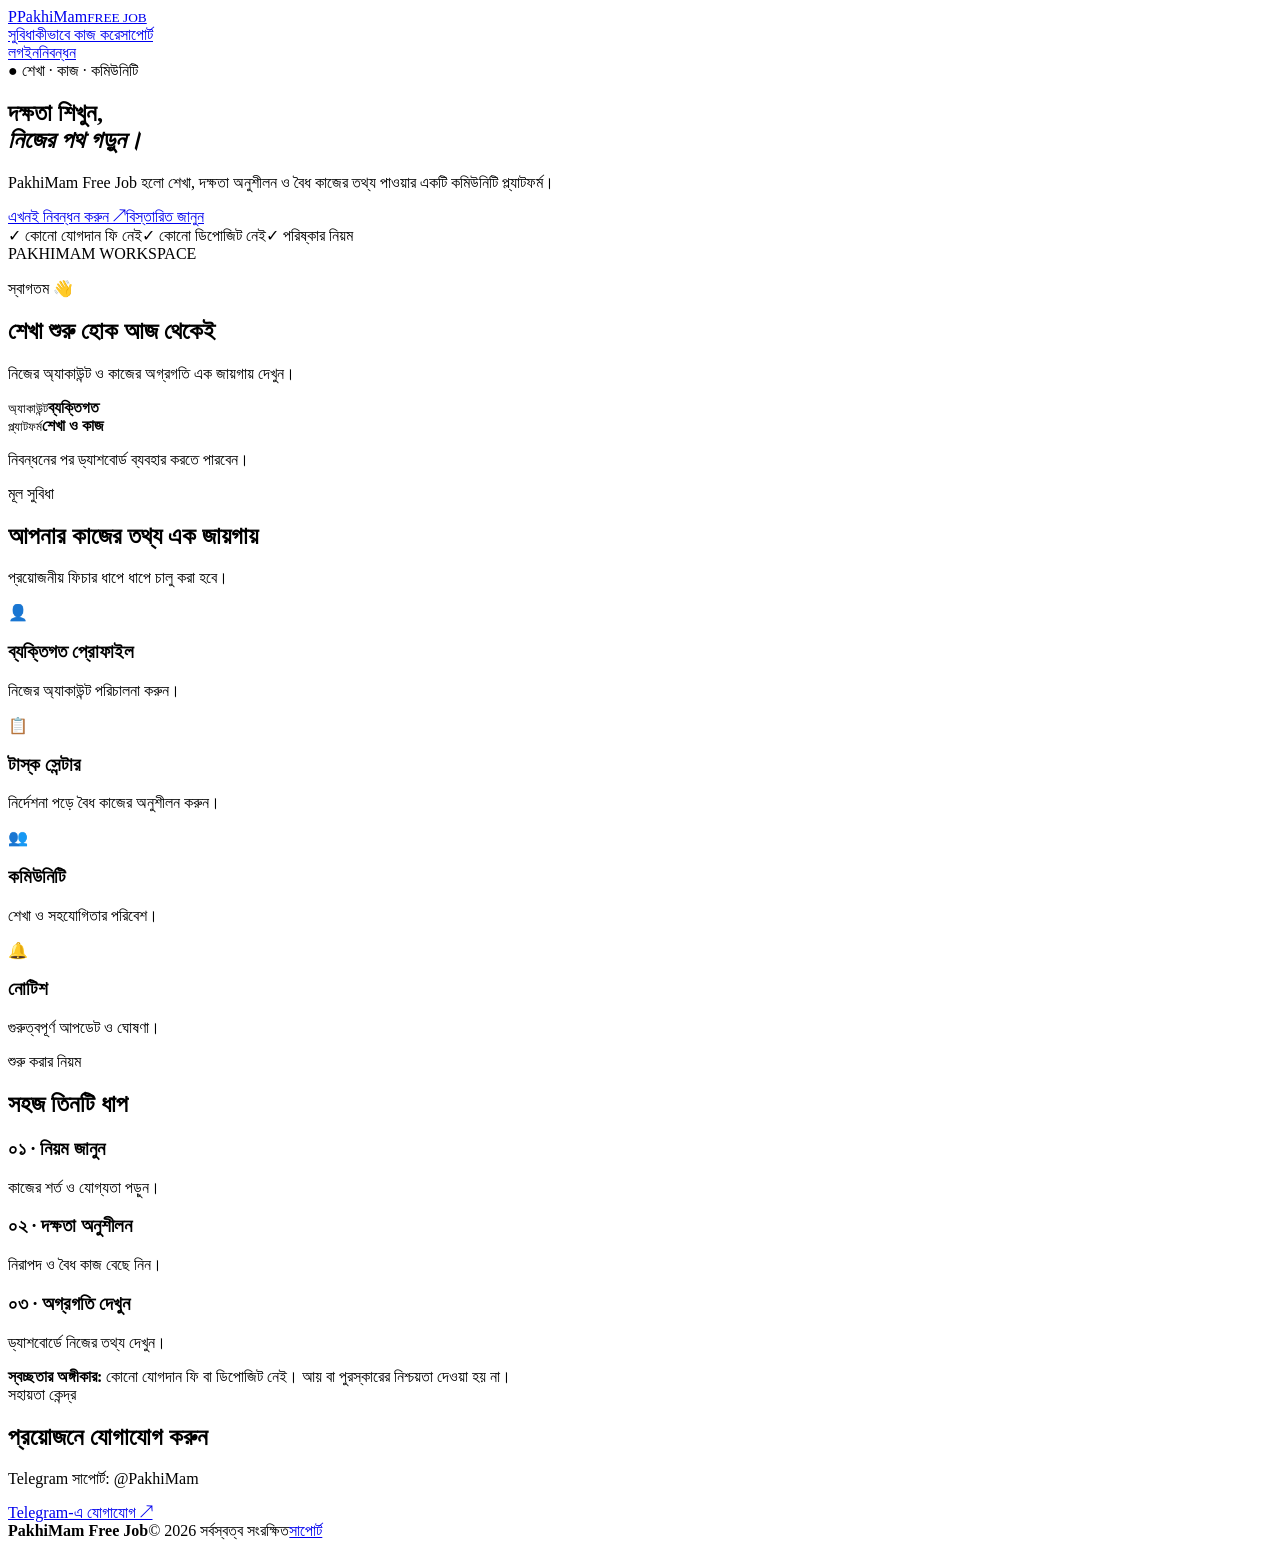
==== commit 329d6b6d: "Add files via upload" ====
--- a/index.html
+++ b/index.html
@@ -1,279 +1,28 @@
-
 <!DOCTYPE html>
 <html lang="bn">
 <head>
-  <meta charset="UTF-8">
-  <meta name="viewport" content="width=device-width, initial-scale=1.0">
-  <meta name="theme-color" content="#081225">
-  <meta name="description" content="PakhiMam Free Job - শেখা, কাজ ও কমিউনিটির একটি প্ল্যাটফর্ম।">
-
-  <title>PakhiMam Free Job</title>
-
-  <!-- CSS file: Repository root -->
-  <link rel="stylesheet" href="./style.css">
+<meta charset="UTF-8"><meta name="viewport" content="width=device-width, initial-scale=1">
+<meta name="theme-color" content="#081225"><meta name="description" content="PakhiMam Free Job">
+<title>PakhiMam Free Job</title><link rel="stylesheet" href="css/style.css">
 </head>
-
 <body>
-
-  <!-- Header -->
-  <header class="top wrap">
-
-    <a class="brand" href="index.html">
-      <span class="mark">P</span>
-      <span>
-        PakhiMam
-        <small>FREE JOB</small>
-      </span>
-    </a>
-
-    <nav class="nav">
-      <a href="#features">সুবিধাসমূহ</a>
-      <a href="#how">কীভাবে কাজ করবে</a>
-      <a href="#support">সাহায্য</a>
-    </nav>
-
-    <div>
-      <a class="btn outline" href="login.html">লগইন</a>
-      <a class="btn primary" href="register.html">নিবন্ধন</a>
-    </div>
-
-  </header>
-
-
-  <main>
-
-    <!-- Hero Section -->
-    <section class="hero wrap">
-
-      <div>
-
-        <span class="eyebrow">
-          ● শেখা • কাজ • কমিউনিটি
-        </span>
-
-        <h1>
-          দক্ষতা শিখুন,<br>
-          <em>নিজের পথ গড়ুন।</em>
-        </h1>
-
-        <p class="lead">
-          PakhiMam Free Job একটি কাজ শেখা ও বৈধ টাস্ক
-          পরিচালনার প্ল্যাটফর্ম। এখানে কাজের নিয়ম,
-          যোগ্যতা ও ফলাফল পরিষ্কারভাবে জানানো হবে।
-        </p>
-
-        <div class="cta">
-          <a class="btn primary" href="register.html">
-            এখনই নিবন্ধন করুন ↗
-          </a>
-
-          <a class="btn outline" href="#how">
-            বিস্তারিত জানুন
-          </a>
-        </div>
-
-        <div class="ticks">
-          <span>✓ কোনো যোগদান ফি নেই</span>
-          <span>✓ কোনো ডিপোজিট নেই</span>
-          <span>✓ স্বচ্ছ নিয়ম</span>
-        </div>
-
-      </div>
-
-
-      <!-- Workspace Preview -->
-      <div class="preview">
-
-        <span class="tag">PAKHIMAM WORKSPACE</span>
-
-        <div class="welcome">
-
-          স্বাগতম 👋
-
-          <h2>শেখা শুরু হোক আজ থেকেই</h2>
-
-          <p class="muted">
-            নিজের অগ্রগতি ও কাজের অবস্থা
-            এক জায়গায় দেখুন।
-          </p>
-
-        </div>
-
-        <div class="stats">
-
-          <div>
-            <small>নির্ধারিত কাজ</small>
-            <b>—</b>
-          </div>
-
-          <div>
-            <small>আপনার অগ্রগতি</small>
-            <b>—</b>
-          </div>
-
-        </div>
-
-        <p class="hint">
-          নিবন্ধনের পর আপনার ব্যক্তিগত ড্যাশবোর্ড তৈরি হবে।
-        </p>
-
-      </div>
-
-    </section>
-
-
-    <!-- Features Section -->
-    <section class="section wrap" id="features">
-
-      <div class="heading">
-
-        <span class="eyebrow">মূল সুবিধা</span>
-
-        <h2>আপনার কাজের সব তথ্য এক জায়গায়</h2>
-
-        <p class="muted">
-          প্রয়োজনীয় ফিচারগুলো ধাপে ধাপে চালু করা হবে।
-        </p>
-
-      </div>
-
-
-      <div class="grid">
-
-        <article class="card">
-          <span class="ico">👤</span>
-          <h3>ব্যক্তিগত প্রোফাইল</h3>
-          <p>নিজের অ্যাকাউন্ট ও তথ্য পরিচালনা।</p>
-        </article>
-
-        <article class="card">
-          <span class="ico">📋</span>
-          <h3>টাস্ক সেন্টার</h3>
-          <p>নির্দেশনা পড়ে বৈধ কাজ সম্পন্ন করা।</p>
-        </article>
-
-        <article class="card">
-          <span class="ico">👥</span>
-          <h3>রেফারেল</h3>
-          <p>আমন্ত্রণ ও রেফারেলের অবস্থা দেখা।</p>
-        </article>
-
-        <article class="card">
-          <span class="ico">🔔</span>
-          <h3>নোটিশ</h3>
-          <p>গুরুত্বপূর্ণ আপডেট ও ঘোষণা।</p>
-        </article>
-
-      </div>
-
-    </section>
-
-
-    <!-- How It Works -->
-    <section class="section wrap" id="how">
-
-      <div class="heading">
-
-        <span class="eyebrow">শুরু করার নিয়ম</span>
-
-        <h2>সহজ তিনটি ধাপ</h2>
-
-      </div>
-
-
-      <div class="grid">
-
-        <article class="card">
-          <h3>০১ · নিয়ম জানুন</h3>
-          <p>কাজের শর্ত ও যোগ্যতা পড়ুন।</p>
-        </article>
-
-        <article class="card">
-          <h3>০২ · কাজ বেছে নিন</h3>
-          <p>নিরাপদ ও বৈধ কাজ সম্পন্ন করুন।</p>
-        </article>
-
-        <article class="card">
-          <h3>০৩ · অবস্থা দেখুন</h3>
-          <p>কাজের যাচাই ও ফলাফল দেখুন।</p>
-        </article>
-
-        <article class="card">
-          <h3>০৪ · সহায়তা নিন</h3>
-          <p>প্রয়োজনে অফিসিয়াল সাপোর্টে যোগাযোগ করুন।</p>
-        </article>
-
-      </div>
-
-
-      <div class="notice">
-
-        <b>স্বচ্ছতার অঙ্গীকার:</b>
-
-        এই প্ল্যাটফর্মে যোগ দিতে কোনো টাকা জমা দিতে হবে না।
-        আয় বা পুরস্কারের নিশ্চয়তা দেওয়া হয় না।
-        ভবিষ্যতে কোনো পুরস্কার চালুর আগে তার বৈধ অর্থের উৎস,
-        যোগ্যতা ও নিয়ম প্রকাশ করা হবে।
-
-      </div>
-
-    </section>
-
-
-    <!-- Support -->
-    <section class="support wrap" id="support">
-
-      <div>
-
-        <span class="eyebrow">সহায়তা কেন্দ্র</span>
-
-        <h2>প্রয়োজনে যোগাযোগ করুন</h2>
-
-        <p class="muted">
-          অফিসিয়াল Telegram সাপোর্ট: @PakhiMam
-        </p>
-
-      </div>
-
-      <a
-        class="btn primary"
-        href="https://t.me/PakhiMam"
-        target="_blank"
-        rel="noopener noreferrer"
-      >
-        Telegram-এ যোগাযোগ ↗
-      </a>
-
-    </section>
-
-  </main>
-
-
-  <!-- Footer -->
-  <footer class="foot wrap">
-
-    <b>PakhiMam Free Job</b>
-
-    <span>
-      © <span id="year"></span>
-      সর্বস্বত্ব সংরক্ষিত
-    </span>
-
-    <a
-      href="https://t.me/PakhiMam"
-      target="_blank"
-      rel="noopener noreferrer"
-    >
-      সাপোর্ট: @PakhiMam
-    </a>
-
-  </footer>
-
-
-  <script>
-    document.getElementById("year").textContent =
-      new Date().getFullYear();
-  </script>
-
-</body>
-</html>
+<header class="top wrap">
+<a class="brand" href="index.html"><span class="mark">P</span><span>PakhiMam<small>FREE JOB</small></span></a>
+<nav><a href="#features">সুবিধা</a><a href="#how">কীভাবে কাজ করে</a><a href="#support">সাপোর্ট</a></nav>
+<div class="head-actions"><a class="btn ghost" href="login.html">লগইন</a><a class="btn primary" href="register.html">নিবন্ধন</a></div>
+</header>
+<main>
+<section class="hero wrap">
+<div><span class="eyebrow">● শেখা · কাজ · কমিউনিটি</span><h1>দক্ষতা শিখুন,<br><em>নিজের পথ গড়ুন।</em></h1>
+<p class="lead">PakhiMam Free Job হলো শেখা, দক্ষতা অনুশীলন ও বৈধ কাজের তথ্য পাওয়ার একটি কমিউনিটি প্ল্যাটফর্ম।</p>
+<div class="cta"><a class="btn primary" href="register.html">এখনই নিবন্ধন করুন ↗</a><a class="btn ghost" href="#how">বিস্তারিত জানুন</a></div>
+<div class="ticks"><span>✓ কোনো যোগদান ফি নেই</span><span>✓ কোনো ডিপোজিট নেই</span><span>✓ পরিষ্কার নিয়ম</span></div></div>
+<div class="preview"><span class="eyebrow">PAKHIMAM WORKSPACE</span><div class="preview-inner"><p class="muted">স্বাগতম 👋</p><h2>শেখা শুরু হোক আজ থেকেই</h2><p class="muted">নিজের অ্যাকাউন্ট ও কাজের অগ্রগতি এক জায়গায় দেখুন।</p><div class="stat-grid"><div class="stat"><small>অ্যাকাউন্ট</small><b>ব্যক্তিগত</b></div><div class="stat"><small>প্ল্যাটফর্ম</small><b>শেখা ও কাজ</b></div></div><p class="muted small">নিবন্ধনের পর ড্যাশবোর্ড ব্যবহার করতে পারবেন।</p></div></div>
+</section>
+<section class="section wrap" id="features"><div class="section-head"><span class="eyebrow">মূল সুবিধা</span><h2>আপনার কাজের তথ্য এক জায়গায়</h2><p class="muted">প্রয়োজনীয় ফিচার ধাপে ধাপে চালু করা হবে।</p></div>
+<div class="cards"><article class="card"><span class="ico">👤</span><h3>ব্যক্তিগত প্রোফাইল</h3><p>নিজের অ্যাকাউন্ট পরিচালনা করুন।</p></article><article class="card"><span class="ico">📋</span><h3>টাস্ক সেন্টার</h3><p>নির্দেশনা পড়ে বৈধ কাজের অনুশীলন করুন।</p></article><article class="card"><span class="ico">👥</span><h3>কমিউনিটি</h3><p>শেখা ও সহযোগিতার পরিবেশ।</p></article><article class="card"><span class="ico">🔔</span><h3>নোটিশ</h3><p>গুরুত্বপূর্ণ আপডেট ও ঘোষণা।</p></article></div></section>
+<section class="section wrap" id="how"><div class="section-head"><span class="eyebrow">শুরু করার নিয়ম</span><h2>সহজ তিনটি ধাপ</h2></div><div class="cards"><article class="card"><h3>০১ · নিয়ম জানুন</h3><p>কাজের শর্ত ও যোগ্যতা পড়ুন।</p></article><article class="card"><h3>০২ · দক্ষতা অনুশীলন</h3><p>নিরাপদ ও বৈধ কাজ বেছে নিন।</p></article><article class="card"><h3>০৩ · অগ্রগতি দেখুন</h3><p>ড্যাশবোর্ডে নিজের তথ্য দেখুন।</p></article></div><div class="notice"><b>স্বচ্ছতার অঙ্গীকার:</b> কোনো যোগদান ফি বা ডিপোজিট নেই। আয় বা পুরস্কারের নিশ্চয়তা দেওয়া হয় না।</div></section>
+<section class="support wrap" id="support"><div><span class="eyebrow">সহায়তা কেন্দ্র</span><h2>প্রয়োজনে যোগাযোগ করুন</h2><p class="muted">Telegram সাপোর্ট: @PakhiMam</p></div><a class="btn primary" href="https://t.me/PakhiMam" target="_blank" rel="noopener">Telegram-এ যোগাযোগ ↗</a></section>
+</main><footer class="foot wrap"><b>PakhiMam Free Job</b><span>© <span id="year"></span> সর্বস্বত্ব সংরক্ষিত</span><a href="https://t.me/PakhiMam">সাপোর্ট</a></footer>
+<script>document.getElementById('year').textContent=new Date().getFullYear();</script>
+</body></html>
